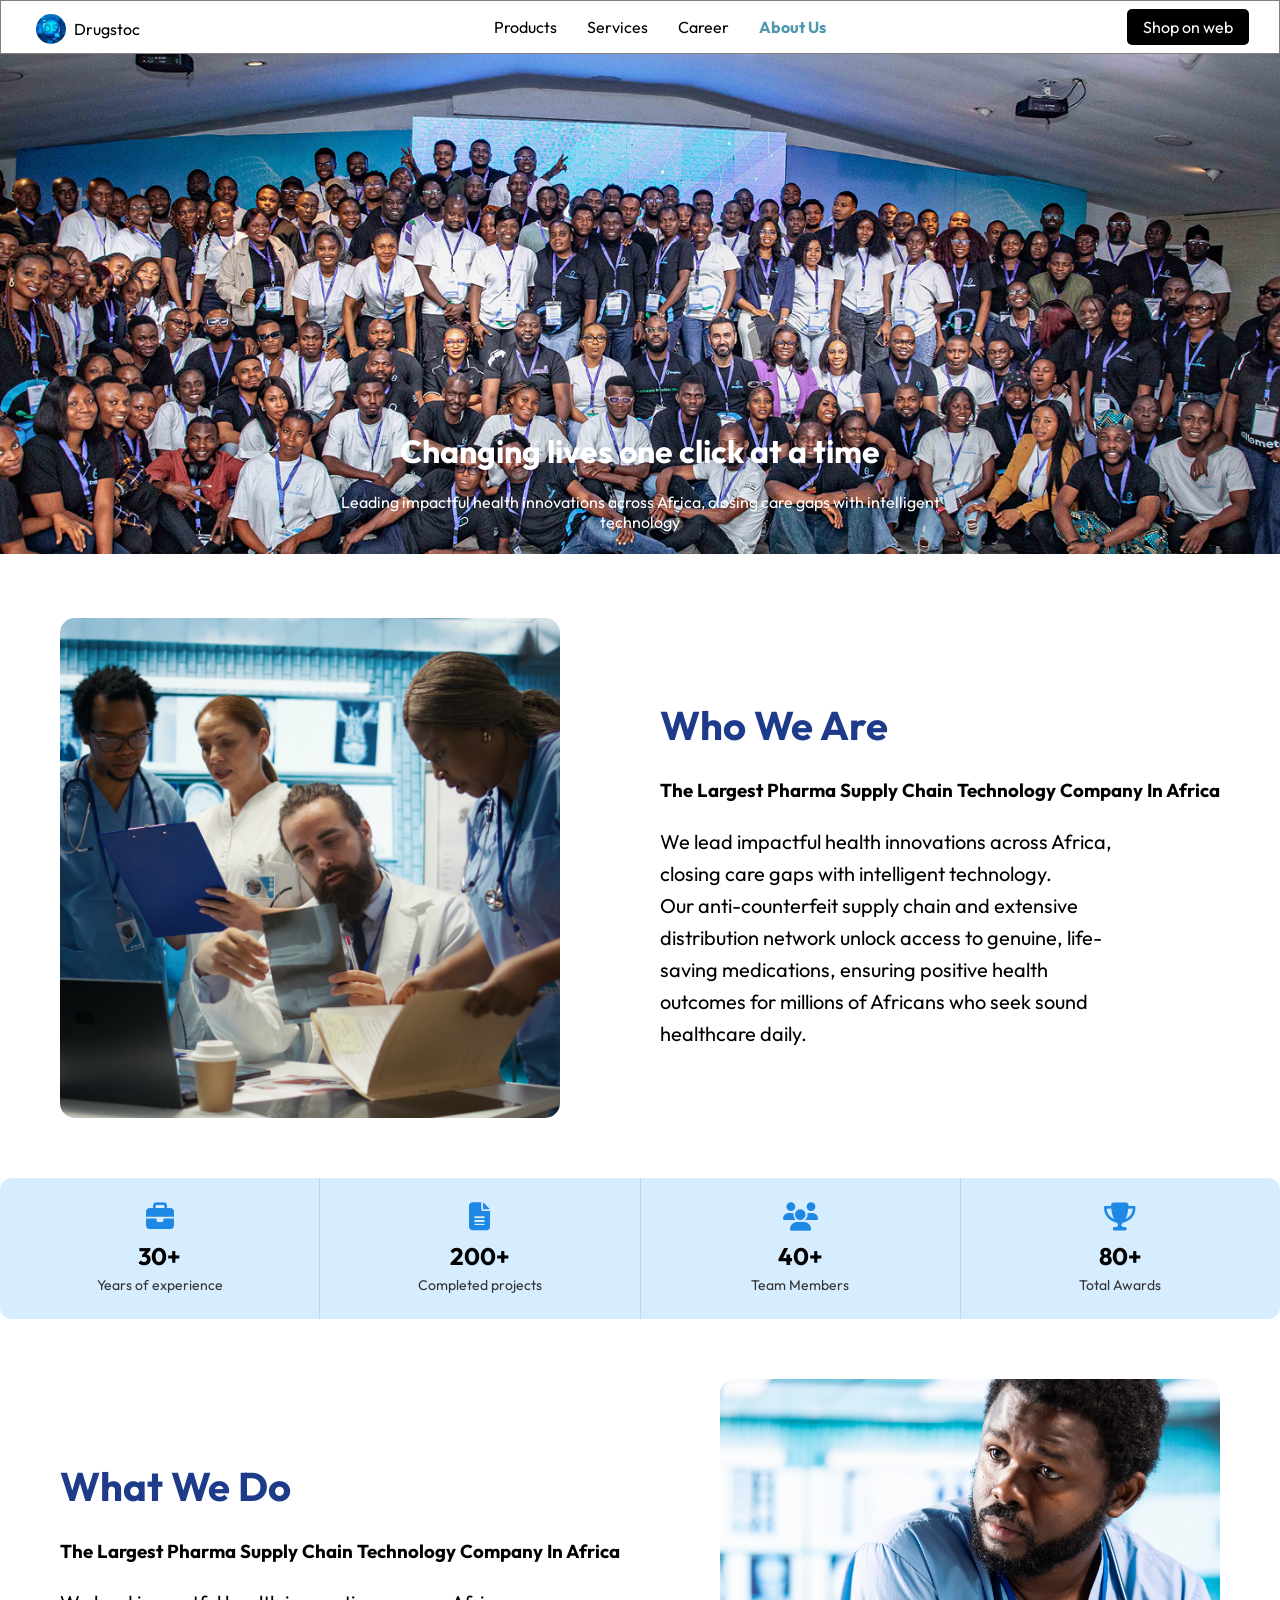
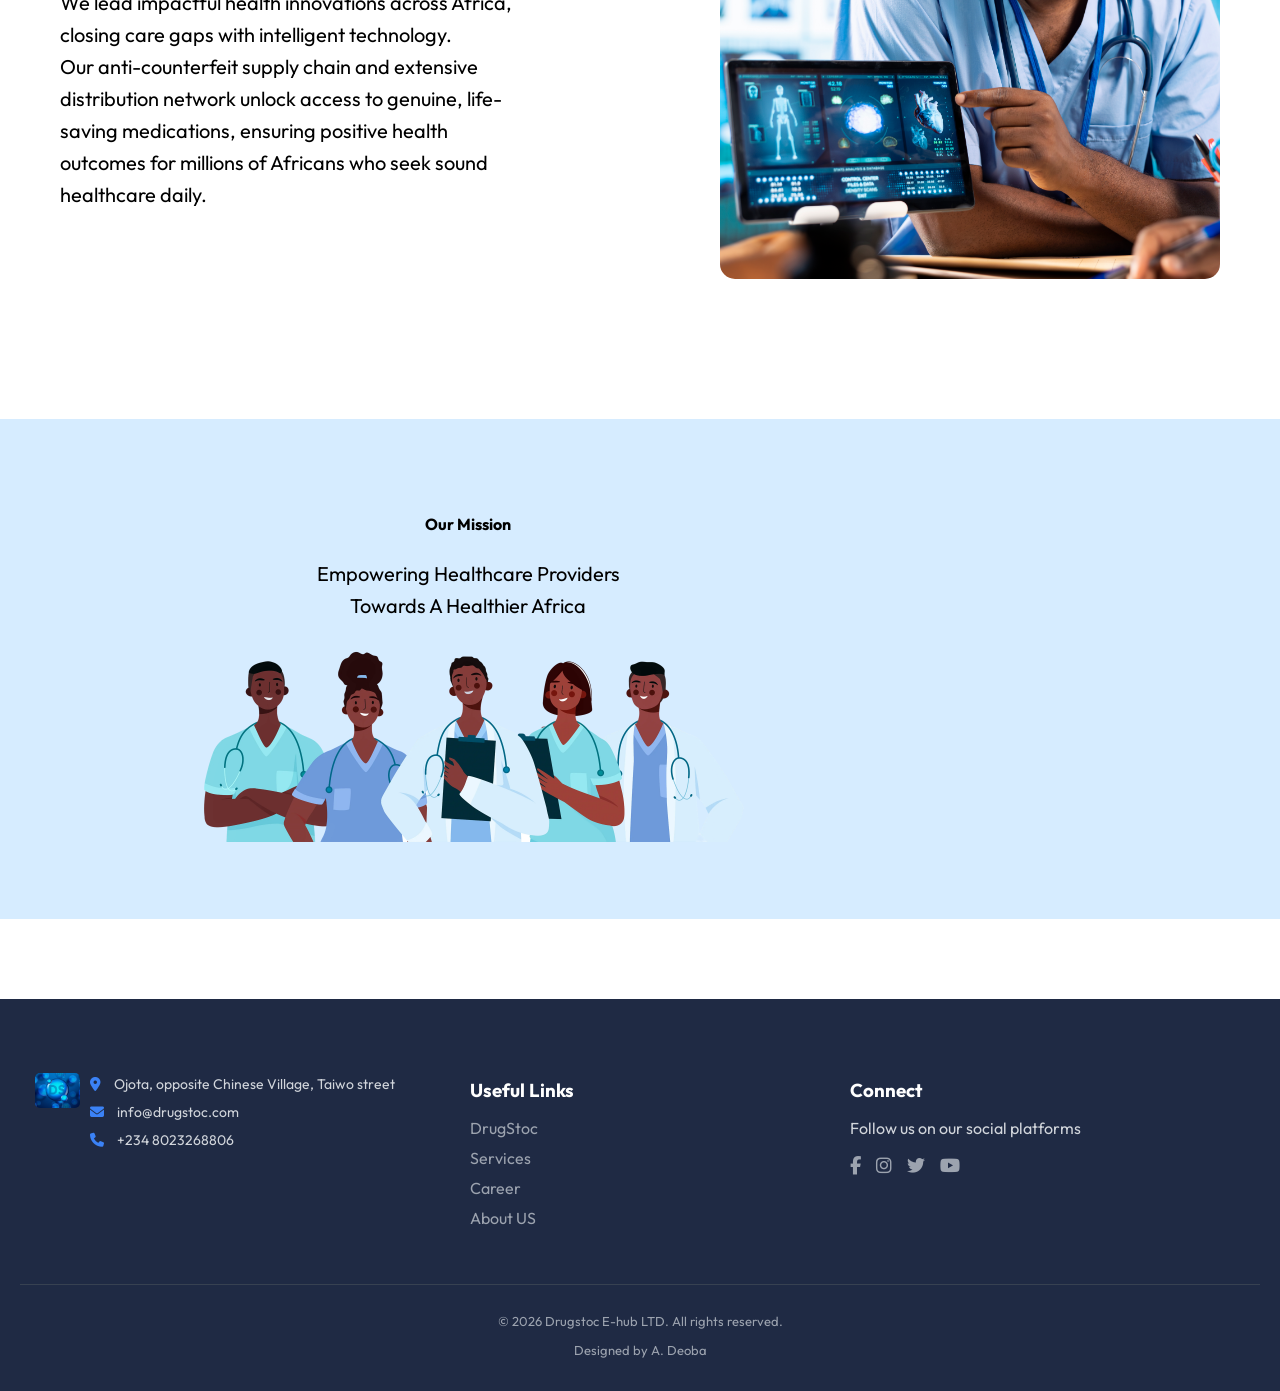
==== About Us.html @ 424dc6bb "initial commit" ====
<!DOCTYPE html>
<html lang="en">
<head>
    <meta charset="UTF-8">
    <meta name="viewport" content="width=device-width, initial-scale=1.0">
    <title>DrugStoc/About US</title>
    <link rel="shortcut icon" href="images/freepik__talk__6932.png" type="image/x-icon">
    <link rel="stylesheet" href="https://cdnjs.cloudflare.com/ajax/libs/font-awesome/6.5.0/css/all.min.css">
    <link rel="stylesheet" href="About Us.css">


    
<link rel="preconnect" href="https://fonts.googleapis.com">
<link rel="preconnect" href="https://fonts.gstatic.com" crossorigin>
<link href="https://fonts.googleapis.com/css2?family=Outfit:wght@100..900&display=swap" rel="stylesheet">
</head>
<body>
    <nav>
  <ul class="nav-links">

    <li class="logo">
      <a href="index.html">
        <img src="images/freepik__talk__6932.png" alt="logo">
        Drugstoc
      </a>
    </li>

    <li class="dropdown">
      <a href="#">Products</a>

      <div class="content">
        <a href="#">DrugStoc E-commerce</a>
        <a href="#">Pillometer</a>
        <a href="#">Dorra</a>
        <a href="#">TheGoodPill</a>
      </div>
    </li>

   
    <li><a href="service.html">Services</a></li>
    <li><a href="career.html">Career</a></li>
    <li><a href="About Us.html" class="active">About Us</a></li>

    <li class="btn1"><a href="#">Shop on web</a></li>

  </ul>
</nav>


<!-- HERO -->
<div class="hero">
  <img src="images/aboutimg4.png">

  <div class="overlay-text">
    <h1>Changing lives one click at a time</h1>
    <p>Leading impactful health innovations across Africa, closing care gaps with intelligent technology</p>
  </div>
</div>
<!-- WHO WE ARE -->
<div class="who-section">

  <div class="page-wrapper">

    <div class="image-slider">
      <img src="images/doctors-nurses-working-healthcare-facility-develop-treatment-protocols.jpg" class="slide active">
      <img src="images/team-young-specialist-doctors-standing-corridor-hospital.jpg" class="slide">
    </div>

    <div class="box1-text">
      <h1>Who We Are</h1>
      <h3>The Largest Pharma Supply Chain Technology Company In Africa</h3>
      <p>
        We lead impactful health innovations across Africa,<br> 
        closing care gaps with intelligent technology.<br>
        Our anti-counterfeit supply chain and extensive <br>
        distribution network unlock access to genuine, life- <br>
        saving medications, ensuring positive health <br>
        outcomes for millions of Africans who seek sound <br>
        healthcare daily.
      </p>
    </div>

  </div>

</div>

<script>
  const slides = document.querySelectorAll(".slide");
  let index = 0;

  setInterval(() => {
    slides[index].classList.remove("active");
    index = (index + 1) % slides.length;
    slides[index].classList.add("active");
  }, 3000); // change every 3 seconds
</script>




<div class="stats-wrapper">

  <div class="stat-box">
    <i class="fas fa-briefcase"></i>
    <h1>30+</h1>
    <p>Years of experience</p>
  </div>

  <div class="stat-box">
    <i class="fas fa-file-alt"></i>
    <h1>200+</h1>
    <p>Completed projects</p>
  </div>

  <div class="stat-box">
    <i class="fas fa-users"></i>
    <h1>40+</h1>
    <p>Team Members</p>
  </div>

  <div class="stat-box">
    <i class="fas fa-trophy"></i>
    <h1>80+</h1>
    <p>Total Awards</p>
  </div>

</div>




<div class="who-section2">

  <div class="page-wrapper2">

    <!-- TEXT -->
    <div class="box2-text">
      <h1>What We Do</h1>
      <h3>The Largest Pharma Supply Chain Technology Company In Africa</h3>
      <p>
        We lead impactful health innovations across Africa,<br> 
        closing care gaps with intelligent technology.<br>
        Our anti-counterfeit supply chain and extensive <br>
        distribution network unlock access to genuine, life- <br>
        saving medications, ensuring positive health <br>
        outcomes for millions of Africans who seek sound <br>
        healthcare daily.
      </p>
    </div>


    <div class="image-slider2">
      <img src="images/african-american-general-practitioner-leading-healthcare-team-cabinet.jpg" class="slide1 active">
      <img src="images/african-american-girl-pays-prescribed-pills-medicaments-pos-terminal.jpg" class="slide1">
    </div>

  </div>

</div>

<script>
  const slides1 = document.querySelectorAll(".slide1");
  let index1 = 0;

  setInterval(() => {
    slides1[index1].classList.remove("active");
    index1 = (index1 + 1) % slides1.length;
    slides1[index1].classList.add("active");
  }, 3000); // change every 3 seconds
</script>















<div class="section-switch">

 
  <div class="section1">
    <div class="box3-text">
      <h3>Our Mission</h3>
      <p>
        Empowering Healthcare Providers<br> 
        Towards A Healthier Africa
      </p>
    </div>
    <div class="img3">
      <img src="images/healthcare.png">
    </div>
  </div>


  <div class="section2">
    <div class="box4-text">
      <h3>Our Vision</h3>
      <p>
        To democratize access to life-saving <br>
        medicines for the next 1 billion Africans.
      </p>
    </div>
    <div class="img4">
      <img src="images/freepik_assistant_1776894005242.png">
    </div>
  </div>

</div>








<footer class="footer">
  <div class="footer-container">

    <!-- LEFT: LOGO + CONTACT -->
    <div class="footer-col">
      <img src="images/freepik__talk__6932.png" alt="company logo" class="logo">

      <ul class="contact-info">
        <li><i class="fas fa-map-marker-alt"></i> Ojota, opposite Chinese Village, Taiwo street</li>
        <li><i class="fas fa-envelope"></i> info@drugstoc.com</li>
        <li><i class="fas fa-phone"></i> +234 8023268806</li>
      </ul>
    </div>

    <!-- MIDDLE: LINKS -->
    <div class="footer-col">
      <h3>Useful Links</h3>
      <ul>
        <li><a href="index.html">DrugStoc</a></li>
        <li><a href="service.html">Services</a></li>
        <li><a href="career.html">Career</a></li>
        <li><a href="About US.html">About US</a></li>
      </ul>
    </div>

    <!-- RIGHT: SOCIALS -->
    <div class="footer-col">
      <h3>Connect</h3>
      <p>Follow us on our social platforms</p>

      <div class="socials">
        <a href="#"><i class="fab fa-facebook-f"></i></a>
        <a href="#"><i class="fab fa-instagram"></i></a>
        <a href="#"><i class="fab fa-twitter"></i></a>
        <a href="#"><i class="fab fa-youtube"></i></a>
      </div>
    </div>

  </div>

  <!-- BOTTOM BAR -->
  <div class="footer-bottom">
    <p>© 2026 Drugstoc E-hub LTD. All rights reserved.</p>
    <p>Designed by A. Deoba</p>
  </div>
</footer>





</body>
</html>
---- About Us.css ----
* {
      font-family: "Outfit", sans-serif;
}


body{
    margin: 0;
}
nav {
  position: sticky;
  top: 0;
  z-index: 2000;
  border: 0.7px solid gray;
  background-color: white;
}


nav a.active {
  color: rgb(79, 150, 174);
  font-weight: bold;
}

.nav-links {
  display: flex;
  align-items: center;
  justify-content: center;
  list-style: none;
  gap: 30px;
  position: relative;
  height: auto;
}

.logo a {
  display: flex;
  align-items: center;
  gap: 8px; /* space between image and text */
  text-decoration: none;
  color: inherit;
}

.logo img {
  width: 30px;   /* adjust size */
  height: 30px;
  object-fit: cover;
  border-radius: 50%;
}
.logo a:hover {
  opacity: 0.8;
}

/* Move logo to the left */
.logo {
  position: absolute;
  left: 30px;
}

/* Move button to the right */
.btn1 {
  position: absolute;
  right: 30px;
}

/* Optional styling */
.nav-links a {
  text-decoration: none;
  color: black;
}

.btn1 a {
  padding: 8px 16px;
  background: black;
  color: white;
  border-radius: 5px;
}
.btn1 a:hover {
     opacity: 0.8;
}


/* DROPDOWN */
.dropdown {
  position: relative;
  z-index: 1000;
}

/* DROPDOWN MENU */
.dropdown .content {
  display: none;
  position: absolute;
  top: 100%;
  left: 0;

  background: white;
  min-width: 200px;
  box-shadow: 0 10px 25px rgba(0,0,0,0.1);
  border-radius: 8px;
  overflow: hidden;
}

/* SHOW ON HOVER */
.dropdown:hover .content {
  display: block;
}

/* DROPDOWN LINKS */
.dropdown .content a {
  display: block;
  padding: 12px 15px;
  color: #333;
  text-decoration: none;
}

.dropdown .content a:hover {
  background: #f1f5f9;
}



/* HERO */
    .hero {
      margin-top: 0px;
      position: relative;
    }

    .hero img {
      width: 100%;
      height: 500px;
      object-fit: cover;
    }

 

.overlay-text {
  position: absolute;
  bottom: 10px;        /* pushes it to the base */
  left: 50%;
  transform: translateX(-50%); /* centers horizontally */

  text-align: center;
  color: white;
  max-width: 700px;
}

.overlay-text h1 {
  font-size: 2rem;
}

.overlay-text p {
  font-size: 1rem;
} 


/* LAYOUT */
.page-wrapper {
  display: flex;
  align-items: center;
  justify-content: space-between;
  gap: 40px;
  padding: 60px;
  flex-wrap: wrap;
}

/* IMAGE CONTAINER */
.image-slider {
  position: relative;
  width: 500px;
  height: 500px;
  overflow: hidden;
  border-radius: 15px;
}

/* IMAGES */
.slide {
  position: absolute;
  width: 100%;
  height: 100%;
  object-fit: cover;

  opacity: 0;
  transition: opacity 1s ease;
}

/* ACTIVE IMAGE */
.slide.active {
  opacity: 1;
}

/* TEXT */
.box1-text {
  max-width: 700px;
  line-height: 1.6;
}

.box1-text h1 {
  color: #1E3A8A;
  margin-bottom: 10px;
  font-size: 40px;
}

.box1-text p {
  font-size: 20px;
  line-height: 1.6;
}






.stats-wrapper {
  display: flex;
  width: 100%;
  max-width: 1500px;
  margin-top: auto;
  border-radius: 12px;
  overflow: hidden; /* KEY for joined look */
  
}

/* EACH BOX */
.stat-box {
  flex: 1;
  background: #d6ecff;
  text-align: center;
  padding: 25px 10px;

  display: flex;
  flex-direction: column;
  justify-content: center;
  align-items: center;

  border-right: 1px solid rgba(0,0,0,0.1);
}

/* remove last border */
.stat-box:last-child {
  border-right: none;
}

.stat-box i {
  font-size: 28px;
  color: #1e88e5;
  margin-bottom: 10px;
}

.stat-box h1 {
  margin: 0;
  font-size: 24px;
}

.stat-box p {
  margin: 5px 0 0;
  font-size: 14px;
  color: #333;
}












.page-wrapper2 {
  display: flex;
  align-items: center;
  justify-content: space-between;
  gap: 40px;
  padding: 60px;
  flex-wrap: wrap;
}

/* IMAGE SLIDER */
.image-slider2 {
  position: relative;
  width: 500px;
  height: 500px;
  overflow: hidden;
  border-radius: 15px;
}

/* SLIDES */
.slide1 {
  position: absolute;
  width: 100%;
  height: 100%;
  object-fit: cover;

  opacity: 0;
  transition: opacity 1s ease;
}

.slide1.active {
  opacity: 1;
}

/* TEXT */
.box2-text {
  max-width: 700px;
  line-height: 1.6;
}

.box2-text h1 {
  color: #1E3A8A;
  margin-bottom: 10px;
  font-size: 40px;
}

.box2-text p {
  font-size: 20px;
  line-height: 1.6;
}






.section-switch {
  width: 100%;
  height: 500px;
  margin: 80px 0;
  overflow: hidden;

  display: flex;              /* ✅ FIX: enables proper layout */
  justify-content: center;
  align-items: center;

  position: relative;
  background: #d6ecff;
}

.section1,
.section2 {
  transition: opacity 0.5s ease, transform 0.5s ease;
}

/* initial states */
.section1 {
  opacity: 1;
  transform: translateY(0);
}

.section2 {
  opacity: 0;
  transform: translateY(20px); /* 👈 slight offset */
}

/* hover */
.section-switch:hover .section1 {
  opacity: 0;
  transform: translateY(-20px);
}

.section-switch:hover .section2 {
  opacity: 1;
  transform: translateY(0);
}
/* IMAGE CONTAINERS */
.img3,
.img4 {
  width: 100%;
  height: 200px;

  display: flex;
  justify-content: center;
  align-items: flex-end;
}

/* IMAGES */
.img3 img,
.img4 img {
  max-width: 600px;
  max-height: 200px;
  object-fit: contain;
}
/* TEXTS */
.box3-text {
  line-height: 1.6;
}
.box3-text p {
  font-size: 20px;
  line-height: 1.6;
  text-align: center;
}

.box3-text h3 {
  font-size: 16px;
  line-height: 1.6;
  text-align: center;
}




.box4-text {
  line-height: 1.6;
}
.box4-text p {
  font-size: 20px;
  line-height: 1.6;
  text-align: center;
}

.box4-text h3 {
  font-size: 16px;
  line-height: 1.6;
  text-align: center;
}


























.footer {
  background: #1f2a44; /* cleaner corporate navy */
  color: #d1d5db;
  padding: 60px 20px 20px;
  font-family: 'Segoe UI', sans-serif;
}

/* CONTAINER */
.footer-container {
  display: flex;
  flex-wrap: wrap;
  justify-content: space-between;
  gap: 40px;
  max-width: 1100px;
  margin: 0 auto;
}

/* COLUMNS */
.footer-col {
  flex: 1 1 250px;
}

/* LOGO */
.logo {
  width: 45px;
  height: 35px;
  object-fit: cover;
  border-radius: 10px;
  padding: 5px;
  margin-top:9px;
}

/* CONTACT */
.contact-info {
  list-style: none;
  padding: 0;
}

.contact-info li {
  margin-bottom: 12px;
  font-size: 14px;
}

.contact-info i {
  margin-right: 10px;
  color: #3b82f6; /* use your blue instead of orange */
}

/* HEADINGS */
.footer-col h3 {
  margin-bottom: 15px;
  color: #fff;
}

/* LINKS */
.footer-col ul {
  list-style: none;
  padding: 0;
}

.footer-col ul li {
  margin-bottom: 10px;
}

.footer-col a {
  text-decoration: none;
  color: #9ca3af;
  transition: 0.3s;
}

.footer-col a:hover {
  color: #3b82f6;
}

/* SOCIALS */
.socials {
  margin-top: 15px;
}

.socials a {
  display: inline-block;
  margin-right: 12px;
  font-size: 18px;
  color: #9ca3af;
  transition: 0.3s;
}

.socials a:hover {
  color: #3b82f6;
}

/* BOTTOM BAR */
.footer-bottom {
  border-top: 1px solid #374151;
  margin-top: 40px;
  padding-top: 15px;
  text-align: center;
  font-size: 13px;
  color: #9ca3af;
}
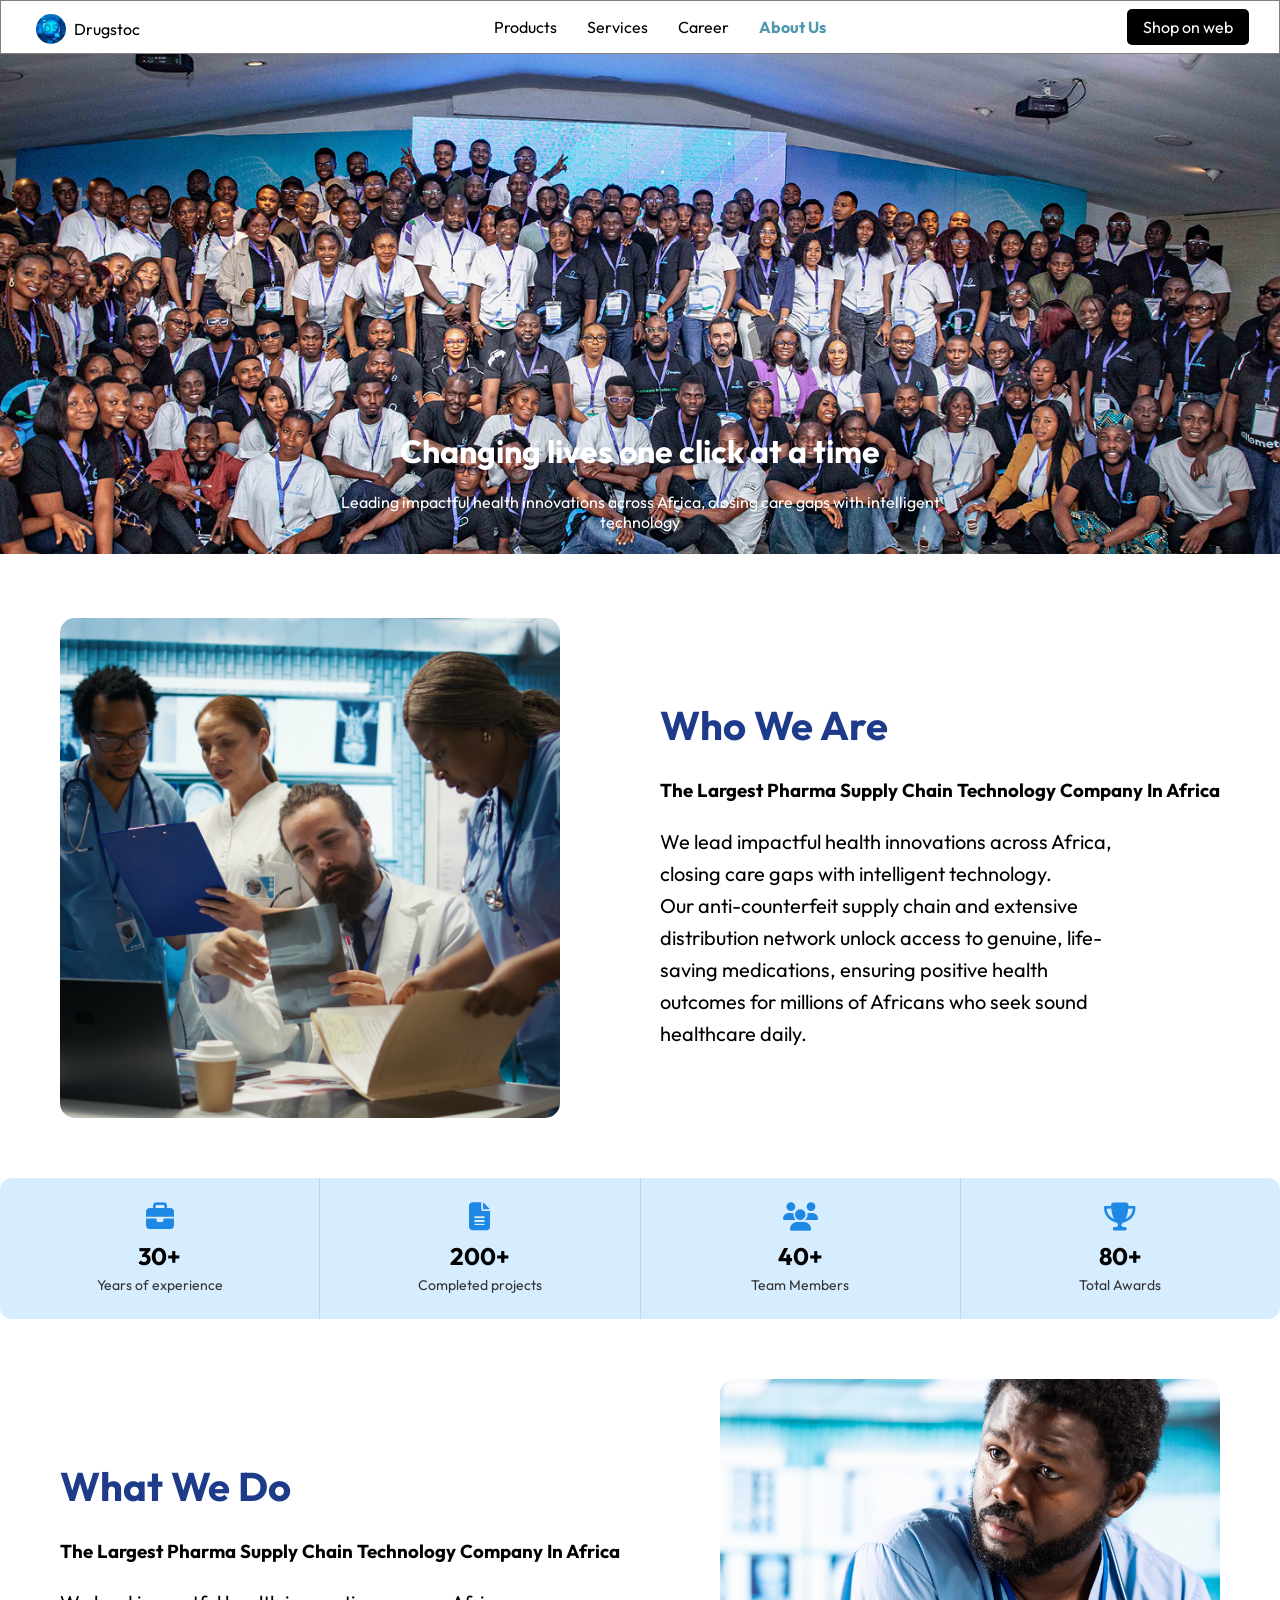
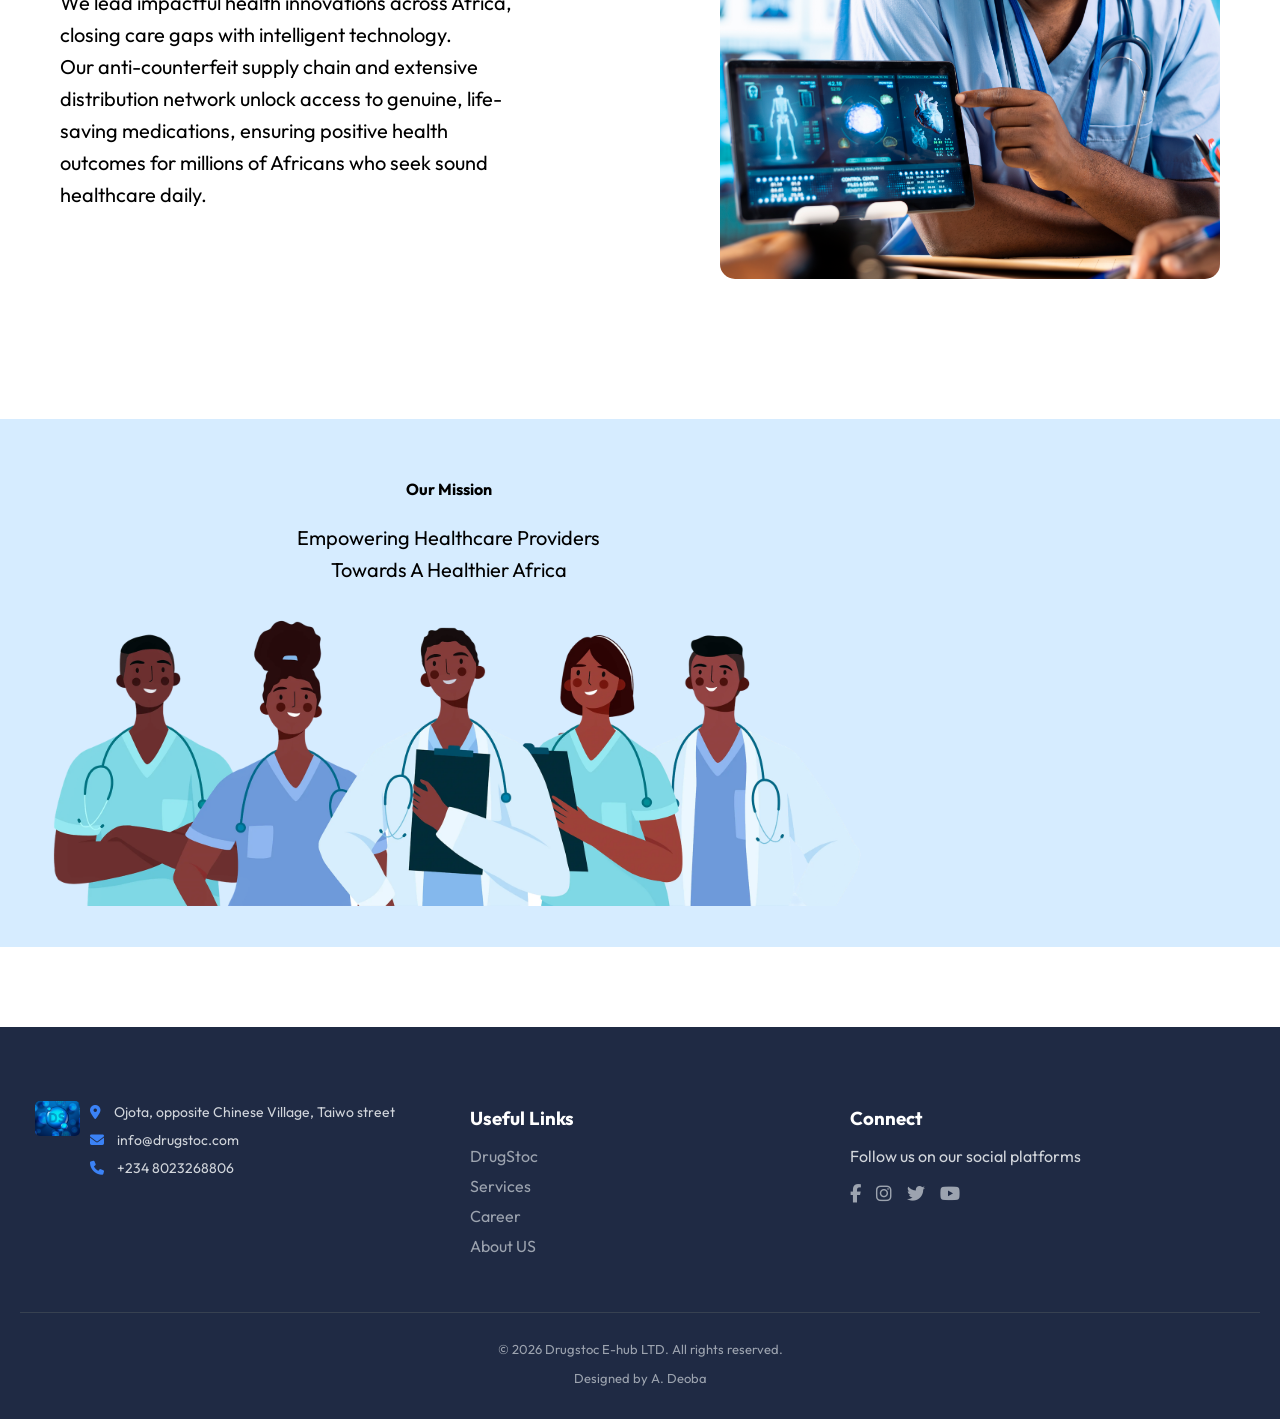
==== commit 96fe05e6: "Updated HTML and CSS pages" ====
--- a/About Us.html
+++ b/About Us.html
@@ -16,7 +16,17 @@
 </head>
 <body>
     <nav>
-  <ul class="nav-links">
+
+            <!-- HAMBURGER ICON -->
+  <div class="menu-toggle" id="menu-toggle">
+    <span></span>
+    <span></span>
+    <span></span>
+  </div>
+
+    
+  <ul class="nav-links"    id="nav-links">
+  
 
     <li class="logo">
       <a href="index.html">
@@ -44,6 +54,37 @@
     <li class="btn1"><a href="#">Shop on web</a></li>
 
   </ul>
+
+        <script>
+  const menuToggle = document.getElementById("menu-toggle");
+  const navLinks = document.getElementById("nav-links");
+
+  // toggle menu on hamburger click
+  menuToggle.addEventListener("click", (e) => {
+    e.stopPropagation(); // prevents immediate close
+    navLinks.classList.toggle("active");
+    menuToggle.classList.toggle("active");
+  });
+
+  // close when clicking outside
+  document.addEventListener("click", (e) => {
+    const isClickInsideMenu = navLinks.contains(e.target);
+    const isClickOnToggle = menuToggle.contains(e.target);
+
+    if (!isClickInsideMenu && !isClickOnToggle) {
+      navLinks.classList.remove("active");
+      menuToggle.classList.remove("active");
+    }
+  });
+
+  // optional: close when clicking a link
+  navLinks.querySelectorAll("a").forEach(link => {
+    link.addEventListener("click", () => {
+      navLinks.classList.remove("active");
+      menuToggle.classList.remove("active");
+    });
+  });
+</script>
 </nav>
 
 
--- a/About Us.css
+++ b/About Us.css
@@ -113,6 +113,64 @@
 .dropdown .content a:hover {
   background: #f1f5f9;
 }
+
+/* HAMBURGER */
+.menu-toggle {
+  display: none;
+  flex-direction: column;
+  cursor: pointer;
+  position: absolute;
+  right: 20px;
+  top: 15px;
+  z-index: 3000;
+}
+
+.menu-toggle span {
+  height: 3px;
+  width: 25px;
+  background: black;
+  margin: 4px 0;
+  display: block;
+}
+
+/* MOBILE */
+@media (max-width: 768px) {
+
+  .menu-toggle {
+    display: flex;
+  }
+
+  .nav-links {
+    position: fixed;
+    top: 0;
+    right: -100%;
+    height: 350px;
+    width: 250px;
+    background: white;
+    flex-direction: column;
+    align-items: flex-start;
+    padding: 60px 20px;
+    gap: 20px;
+    transition: 0.3s;
+  }
+
+  .nav-links.active {
+    right: 0;
+  }
+
+  .logo {
+    position: static;
+  }
+
+  .btn1 {
+    position: static;
+  }
+}
+
+
+
+
+
 
 
 
@@ -322,7 +380,7 @@
 
 .section-switch {
   width: 100%;
-  height: 500px;
+  min-height: 500px;
   margin: 80px 0;
   overflow: hidden;
 
@@ -364,18 +422,19 @@
 .img3,
 .img4 {
   width: 100%;
-  height: 200px;
+  height: auto;
 
   display: flex;
   justify-content: center;
-  align-items: flex-end;
+  align-items: center;
 }
 
 /* IMAGES */
 .img3 img,
 .img4 img {
-  max-width: 600px;
-  max-height: 200px;
+   width: 100%;
+  max-width: 100%;   /* prevents overflow */
+  height: auto;
   object-fit: contain;
 }
 /* TEXTS */
@@ -412,6 +471,23 @@
   text-align: center;
 }
 
+
+@media screen and (max-width: 768px) {
+  .section-switch {
+    min-height: auto;
+    padding: 20px;
+  }
+
+  .img3 img,
+  .img4 img {
+    max-width: 300px;
+  }
+
+  .box3-text p,
+  .box4-text p {
+    font-size: 16px;
+  }
+}
 
 
 
